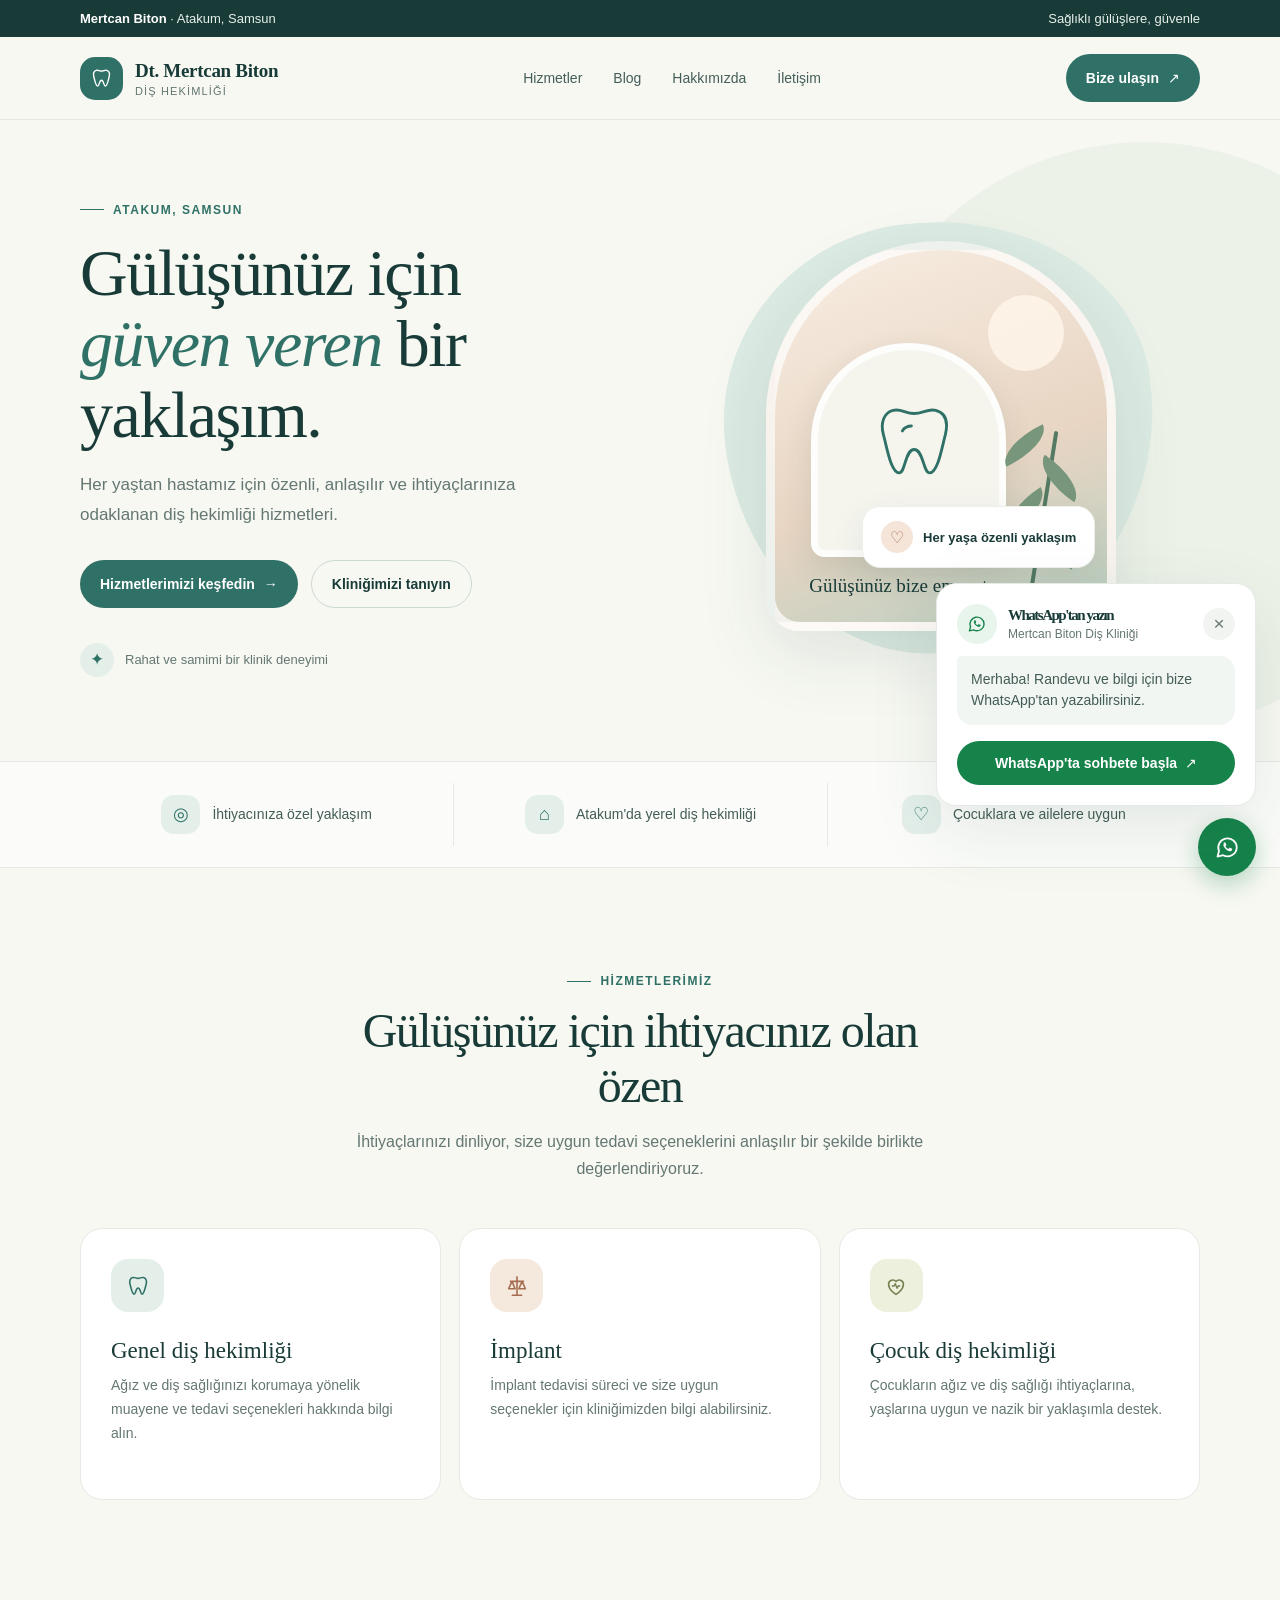
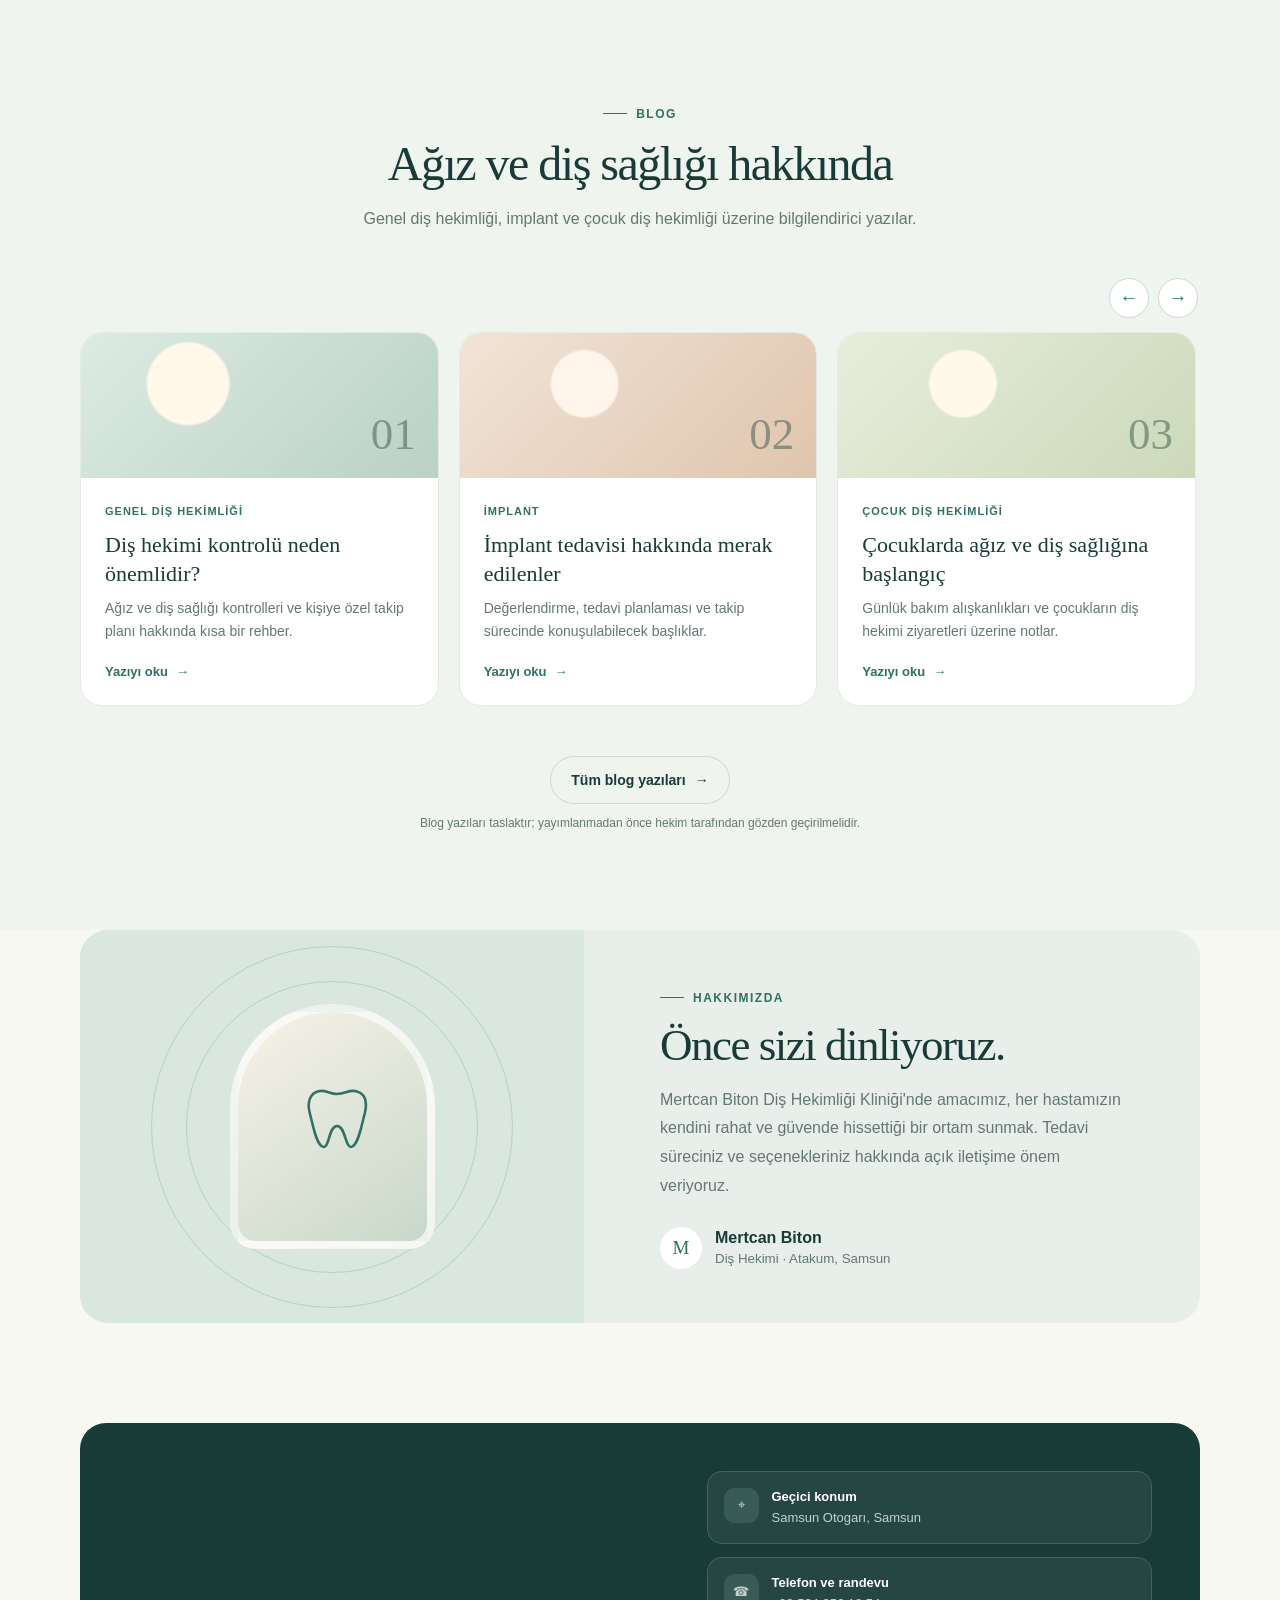
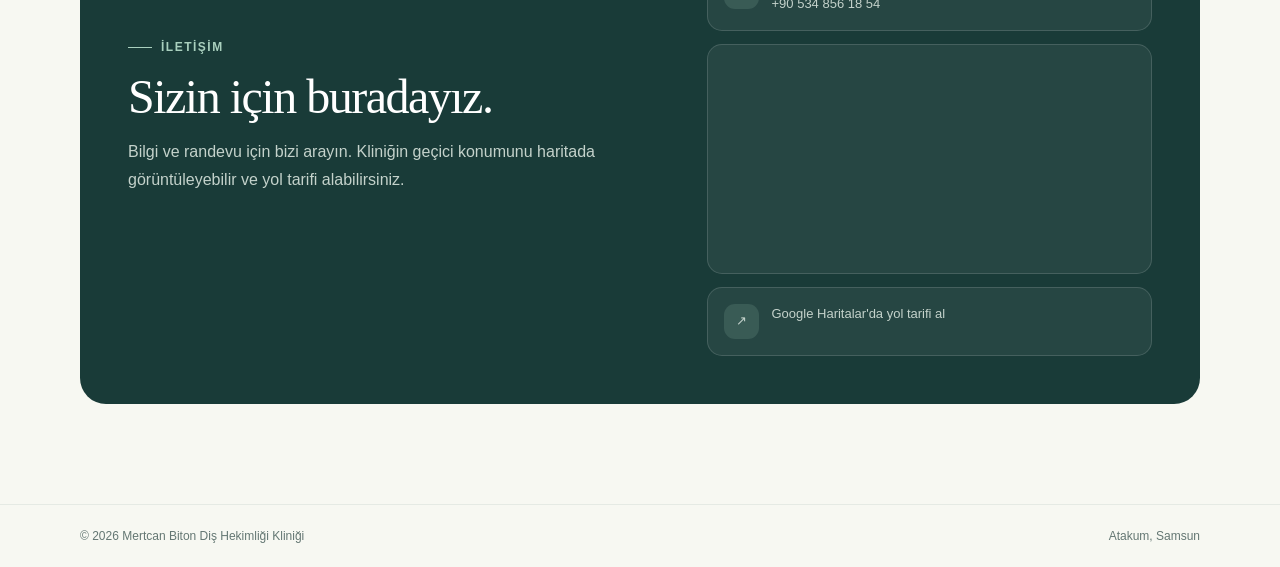
==== index.html @ 33e7d126 "Add clinic website and blog pages Co-authored-by: Copilot <223556219+Copilot@users.noreply.github.co" ====
<!doctype html>
<html lang="tr">
<head>
  <meta charset="utf-8">
  <meta name="viewport" content="width=device-width, initial-scale=1">
  <meta name="theme-color" content="#f7f8f2">
  <meta name="description" content="Mertcan Biton, Atakum, Samsun. Genel diş hekimliği, implant ve çocuk diş hekimliği hakkında bilgi alın.">
  <title>Mertcan Biton | Atakum Diş Kliniği</title>
  <link rel="stylesheet" href="blog.css">
  <style>
    :root {
      color-scheme: light;
      --ink: #193b38;
      --muted: #647773;
      --green: #2f7166;
      --green-dark: #22584f;
      --mint: #e4efea;
      --cream: #f7f8f2;
      --white: #fff;
      --line: #e5eae4;
      --peach: #f5e5d9;
      --shadow: 0 24px 70px rgba(32, 71, 62, .11);
      font-family: "Segoe UI", Arial, sans-serif;
      font-synthesis: none;
      text-rendering: optimizeLegibility;
    }

    * { box-sizing: border-box; }
    html { scroll-behavior: smooth; }
    body { margin: 0; background: var(--cream); color: var(--ink); }
    a { color: inherit; text-decoration: none; }
    button { font: inherit; }
    .container { width: min(1120px, calc(100% - 48px)); margin-inline: auto; }

    .topbar { padding: 11px 0; background: var(--ink); color: #e7f0eb; font-size: 13px; }
    .topbar-inner { display: flex; justify-content: space-between; gap: 20px; }
    .topbar p { margin: 0; }
    .topbar strong { color: #fff; font-weight: 600; }

    header { position: sticky; z-index: 5; top: 0; border-bottom: 1px solid rgba(25, 59, 56, .08); background: rgba(247, 248, 242, .94); backdrop-filter: blur(14px); }
    .nav { min-height: 82px; display: flex; align-items: center; justify-content: space-between; gap: 28px; }
    .brand { display: inline-flex; align-items: center; gap: 12px; }
    .brand-mark { width: 43px; height: 43px; display: grid; place-items: center; border-radius: 15px; color: var(--white); background: var(--green); }
    .brand-mark svg { width: 25px; height: 25px; }
    .brand-name { display: block; font-family: Georgia, "Times New Roman", serif; font-size: 19px; font-weight: 700; letter-spacing: -.3px; }
    .brand-caption { display: block; margin-top: 3px; color: var(--muted); font-size: 11px; letter-spacing: 1.15px; text-transform: uppercase; }
    .nav-links { display: flex; align-items: center; gap: 31px; color: #445e59; font-size: 14px; }
    .nav-links a:hover { color: var(--green); }
    .nav-cta, .button { display: inline-flex; align-items: center; justify-content: center; gap: 9px; min-height: 48px; padding: 0 20px; border: 0; border-radius: 999px; background: var(--green); color: var(--white); font-size: 14px; font-weight: 650; transition: background .2s, transform .2s; }
    .nav-cta:hover, .button:hover { background: var(--green-dark); transform: translateY(-1px); }
    .menu-toggle { display: none; width: 44px; height: 44px; border: 1px solid var(--line); border-radius: 50%; background: var(--white); color: var(--ink); cursor: pointer; }

    .hero { position: relative; overflow: hidden; padding: 76px 0 84px; }
    .hero::before { position: absolute; z-index: -1; top: 22px; right: -160px; width: 590px; height: 590px; border-radius: 50%; background: #edf2e8; content: ""; }
    .hero-grid { display: grid; grid-template-columns: 1.02fr .98fr; align-items: center; gap: 64px; }
    .eyebrow { display: inline-flex; align-items: center; gap: 9px; color: var(--green); font-size: 12px; font-weight: 700; letter-spacing: 1.5px; text-transform: uppercase; }
    .eyebrow::before { width: 24px; height: 1px; background: currentColor; content: ""; }
    h1, h2, h3, p { margin-top: 0; }
    h1, h2 { font-family: Georgia, "Times New Roman", serif; font-weight: 500; letter-spacing: -1.5px; }
    h1 { max-width: 580px; margin: 20px 0; font-size: clamp(42px, 5.3vw, 66px); line-height: 1.08; }
    h1 em { color: var(--green); font-weight: 500; }
    .hero-copy { max-width: 490px; margin-bottom: 30px; color: var(--muted); font-size: 17px; line-height: 1.75; }
    .hero-actions { display: flex; flex-wrap: wrap; align-items: center; gap: 13px; }
    .button-outline { border: 1px solid #cbd9d1; background: transparent; color: var(--ink); }
    .button-outline:hover { border-color: var(--green); background: var(--white); color: var(--green); }
    .hero-note { display: flex; align-items: center; gap: 11px; margin-top: 35px; color: var(--muted); font-size: 13px; }
    .note-dot { width: 34px; height: 34px; display: grid; place-items: center; border-radius: 50%; background: var(--mint); color: var(--green); font-size: 17px; }
    .hero-art { position: relative; min-height: 460px; display: grid; place-items: center; }
    .art-backdrop { position: absolute; width: min(100%, 430px); aspect-ratio: 1 / 1; border-radius: 47% 53% 55% 45% / 46% 43% 57% 54%; background: #dcebe3; transform: rotate(-8deg); }
    .art-card { position: relative; width: min(82%, 350px); min-height: 390px; padding: 22px; overflow: hidden; border: 9px solid rgba(255,255,255,.7); border-radius: 180px 180px 35px 35px; background: linear-gradient(160deg, #f8eee3 0%, #e8d5c3 58%, #b8cfc1 100%); box-shadow: var(--shadow); }
    .art-sun { position: absolute; top: 45px; right: 43px; width: 76px; height: 76px; border-radius: 50%; background: #fff7ec; opacity: .8; }
    .art-plant { position: absolute; right: 20px; bottom: 0; width: 92px; height: 230px; }
    .plant-stem { position: absolute; bottom: 8px; left: 45px; width: 4px; height: 184px; border-radius: 4px; background: #547a64; transform: rotate(9deg); }
    .leaf { position: absolute; width: 51px; height: 23px; border-radius: 100% 0 100% 0; background: #77967b; transform: rotate(-33deg); }
    .leaf-one { bottom: 100px; left: 5px; }
    .leaf-two { bottom: 132px; left: 39px; transform: rotate(34deg) scaleX(-1); }
    .leaf-three { bottom: 165px; left: 4px; transform: rotate(-25deg); }
    .leaf-four { bottom: 65px; left: 37px; transform: rotate(36deg) scaleX(-1); }
    .art-poster { position: absolute; top: 93px; left: 36px; width: 195px; height: 214px; display: grid; place-items: center; border: 7px solid rgba(255,255,255,.78); border-radius: 100px 100px 14px 14px; background: #f5f5ee; box-shadow: 0 12px 30px rgba(50,72,61,.12); }
    .art-poster svg { width: 84px; height: 100px; color: var(--green); }
    .art-label { position: absolute; bottom: 25px; left: 34px; color: var(--ink); font-family: Georgia, "Times New Roman", serif; font-size: 19px; }
    .floating-tag { position: absolute; right: 12px; bottom: 54px; display: flex; align-items: center; gap: 10px; padding: 14px 18px; border: 1px solid #edf0e9; border-radius: 18px; background: var(--white); box-shadow: 0 12px 35px rgba(32,71,62,.09); color: var(--ink); font-size: 13px; font-weight: 600; }
    .floating-tag span { width: 32px; height: 32px; display: grid; place-items: center; border-radius: 50%; background: var(--peach); color: #a76e54; font-size: 16px; }

    .trust-strip { border-block: 1px solid var(--line); background: rgba(255,255,255,.48); }
    .trust-grid { min-height: 105px; display: grid; grid-template-columns: repeat(3, 1fr); align-items: center; }
    .trust-item { display: flex; justify-content: center; align-items: center; gap: 12px; padding: 12px; color: #435c56; font-size: 14px; }
    .trust-item + .trust-item { border-left: 1px solid var(--line); }
    .trust-icon { width: 39px; height: 39px; display: grid; flex: 0 0 auto; place-items: center; border-radius: 13px; background: var(--mint); color: var(--green); font-size: 18px; }

    section { scroll-margin-top: 100px; }
    .section { padding: 100px 0; }
    .section-heading { max-width: 600px; margin: 0 auto 46px; text-align: center; }
    .section-heading .eyebrow { justify-content: center; }
    h2 { margin: 15px 0 14px; font-size: clamp(34px, 4vw, 48px); line-height: 1.15; }
    .section-heading p { margin: 0; color: var(--muted); line-height: 1.7; }
    .service-grid { display: grid; grid-template-columns: repeat(3, 1fr); gap: 18px; }
    .service-card { min-height: 272px; padding: 30px; border: 1px solid var(--line); border-radius: 22px; background: var(--white); transition: transform .2s, box-shadow .2s; }
    .service-card:hover { transform: translateY(-4px); box-shadow: var(--shadow); }
    .service-icon { width: 53px; height: 53px; display: grid; place-items: center; margin-bottom: 26px; border-radius: 17px; background: var(--mint); color: var(--green); }
    .service-icon svg { width: 26px; height: 26px; }
    .service-card:nth-child(2) .service-icon { background: #f5e9dd; color: #a56d4f; }
    .service-card:nth-child(3) .service-icon { background: #edf0dd; color: #74804f; }
    .service-card h3 { margin-bottom: 10px; font-family: Georgia, "Times New Roman", serif; font-size: 23px; font-weight: 500; }
    .service-card p { margin: 0; color: var(--muted); font-size: 14px; line-height: 1.7; }

    .about { padding: 0 0 100px; }
    .about-panel { display: grid; grid-template-columns: .9fr 1.1fr; overflow: hidden; border-radius: 28px; background: #e8efea; }
    .about-visual { position: relative; min-height: 380px; display: grid; place-items: center; overflow: hidden; background: #d9e7de; }
    .about-visual::before, .about-visual::after { position: absolute; border: 1px solid rgba(47,113,102,.2); border-radius: 50%; content: ""; }
    .about-visual::before { width: 290px; height: 290px; }
    .about-visual::after { width: 360px; height: 360px; }
    .doctor-seal { position: relative; z-index: 1; width: 205px; height: 245px; display: grid; place-items: center; border: 8px solid rgba(255,255,255,.63); border-radius: 120px 120px 30px 30px; background: linear-gradient(145deg, #f8f2e7, #c8d8ca); color: var(--green); }
    .doctor-seal svg { width: 75px; height: 85px; }
    .about-content { align-self: center; padding: 54px clamp(30px, 6vw, 76px); }
    .about-content h2 { max-width: 470px; font-size: clamp(34px, 4vw, 45px); }
    .about-content p { color: var(--muted); line-height: 1.8; }
    .about-signature { display: flex; align-items: center; gap: 13px; margin-top: 26px; }
    .signature-mark { width: 42px; height: 42px; display: grid; place-items: center; border-radius: 50%; background: var(--white); color: var(--green); font-family: Georgia, "Times New Roman", serif; font-size: 19px; }
    .about-signature strong, .about-signature small { display: block; }
    .about-signature small { margin-top: 4px; color: var(--muted); }

    .contact-section { padding: 0 0 100px; }
    .contact-panel { display: grid; grid-template-columns: 1.1fr .9fr; gap: 34px; align-items: center; padding: 48px; border-radius: 26px; background: var(--ink); color: #fff; }
    .contact-panel .eyebrow { color: #a9d0be; }
    .contact-panel h2 { max-width: 510px; margin-bottom: 14px; }
    .contact-panel p { max-width: 490px; margin-bottom: 0; color: #c4d2cb; line-height: 1.7; }
    .contact-details { display: grid; gap: 13px; }
    .contact-detail { display: flex; gap: 13px; align-items: flex-start; padding: 16px; border: 1px solid rgba(255,255,255,.14); border-radius: 15px; background: rgba(255,255,255,.06); }
    .contact-detail-icon { width: 35px; height: 35px; display: grid; flex: 0 0 auto; place-items: center; border-radius: 11px; background: rgba(169,208,190,.15); color: #b7d9c9; }
    .contact-detail strong { display: block; margin: 1px 0 4px; font-size: 13px; }
    .contact-detail span { color: #c4d2cb; font-size: 13px; line-height: 1.5; }
    .contact-detail a { color: #c4d2cb; font-size: 13px; line-height: 1.5; }
    .contact-detail a:hover { color: #fff; text-decoration: underline; }
    .map-frame { height: 230px; overflow: hidden; border: 1px solid rgba(255,255,255,.14); border-radius: 15px; background: rgba(255,255,255,.06); }
    .map-frame iframe { width: 100%; height: 100%; border: 0; }
    footer { padding: 24px 0; border-top: 1px solid var(--line); }
    .footer-inner { display: flex; justify-content: space-between; align-items: center; gap: 20px; color: var(--muted); font-size: 12px; }
    .footer-inner p { margin: 0; }
    .whatsapp-widget { position: fixed; z-index: 8; right: 24px; bottom: 24px; display: grid; justify-items: end; gap: 12px; }
    .whatsapp-popup { position: relative; width: min(320px, calc(100vw - 32px)); padding: 20px; border: 1px solid var(--line); border-radius: 20px; background: var(--white); box-shadow: var(--shadow); }
    .whatsapp-popup[hidden] { display: none; }
    .whatsapp-popup-header { display: flex; align-items: center; gap: 11px; margin-bottom: 12px; }
    .whatsapp-popup-icon { width: 40px; height: 40px; display: grid; flex: 0 0 auto; place-items: center; border-radius: 50%; background: #e7f5ec; color: #16834b; }
    .whatsapp-popup-icon svg { width: 22px; height: 22px; }
    .whatsapp-popup-title { margin: 0; color: var(--ink); font-size: 15px; font-weight: 700; }
    .whatsapp-popup-subtitle { margin: 3px 0 0; color: var(--muted); font-size: 12px; }
    .whatsapp-close { width: 32px; height: 32px; display: grid; place-items: center; margin-left: auto; border: 0; border-radius: 50%; background: #f1f4f1; color: var(--muted); cursor: pointer; font-size: 19px; }
    .whatsapp-message { margin: 0 0 16px; padding: 13px 14px; border-radius: 5px 15px 15px 15px; background: #f2f6f2; color: #435c56; font-size: 14px; line-height: 1.55; }
    .whatsapp-chat-link { display: flex; min-height: 44px; align-items: center; justify-content: center; gap: 8px; border-radius: 999px; background: #16834b; color: #fff; font-size: 14px; font-weight: 650; }
    .whatsapp-chat-link:hover { background: #116b3c; }
    .whatsapp-launcher { width: 58px; height: 58px; display: grid; place-items: center; border: 0; border-radius: 50%; background: #16834b; box-shadow: 0 8px 24px rgba(22, 131, 75, .3); color: #fff; cursor: pointer; transition: transform .2s, background .2s; }
    .whatsapp-launcher:hover { transform: translateY(-2px); background: #116b3c; }
    .whatsapp-launcher svg { width: 29px; height: 29px; }

    @media (max-width: 800px) {
      .nav { min-height: 72px; }
      .menu-toggle { display: grid; place-items: center; }
      .nav-links { position: absolute; top: calc(100% + 1px); right: 0; left: 0; display: none; align-items: stretch; gap: 0; padding: 8px 24px 18px; border-bottom: 1px solid var(--line); background: var(--cream); }
      .nav-links.open { display: flex; flex-direction: column; }
      .nav-links a { padding: 13px 0; }
      .nav-cta { display: none; }
      .hero { padding: 55px 0 65px; }
      .hero-grid { grid-template-columns: 1fr; gap: 20px; }
      .hero-content { text-align: center; }
      .hero-content .eyebrow { justify-content: center; }
      .hero-copy { margin-inline: auto; }
      .hero-actions, .hero-note { justify-content: center; }
      .hero-art { min-height: 410px; }
      .art-card { min-height: 355px; }
      .art-poster { top: 77px; }
      .trust-grid { min-height: auto; grid-template-columns: 1fr; padding-block: 12px; }
      .trust-item { justify-content: flex-start; padding: 11px 4px; }
      .trust-item + .trust-item { border-top: 1px solid var(--line); border-left: 0; }
      .section { padding: 76px 0; }
      .service-grid { grid-template-columns: 1fr; }
      .service-card { min-height: 0; }
      .about { padding-bottom: 76px; }
      .about-panel { grid-template-columns: 1fr; }
      .about-visual { min-height: 300px; }
      .doctor-seal { width: 170px; height: 205px; }
      .contact-section { padding-bottom: 76px; }
      .contact-panel { grid-template-columns: 1fr; padding: 34px 26px; }
    }
    @media (max-width: 480px) {
      .container { width: min(100% - 32px, 1120px); }
      .topbar { font-size: 11px; }
      .topbar-inner { justify-content: center; }
      .topbar-inner p:last-child { display: none; }
      .brand-name { font-size: 17px; }
      h1 { font-size: 43px; }
      .hero-art { min-height: 360px; }
      .art-card { width: 78%; min-height: 320px; }
      .art-poster { top: 73px; left: 24px; width: 165px; height: 183px; }
      .art-label { left: 25px; font-size: 17px; }
      .floating-tag { right: 8px; bottom: 52px; padding: 11px 13px; font-size: 12px; }
      .footer-inner { flex-direction: column; align-items: flex-start; }
      .whatsapp-widget { right: 16px; bottom: 16px; }
      .whatsapp-launcher { width: 54px; height: 54px; }
    }
    @media (prefers-reduced-motion: reduce) {
      *, *::before, *::after { scroll-behavior: auto !important; transition-duration: .01ms !important; }
    }
  </style>
</head>
<body>
  <div class="topbar">
    <div class="container topbar-inner">
      <p><strong>Mertcan Biton</strong> · Atakum, Samsun</p>
      <p>Sağlıklı gülüşlere, güvenle</p>
    </div>
  </div>

  <header>
    <nav class="container nav" aria-label="Ana menü">
      <a class="brand" href="#anasayfa" aria-label="Mertcan Biton ana sayfa">
        <span class="brand-mark" aria-hidden="true">
          <svg viewBox="0 0 32 32" fill="none"><path d="M9.2 5.6c-3.1.8-4.1 4.2-3.1 7.8 1.1 4 2.4 12.3 5.1 12.3 2 0 1.8-7.5 4.8-7.5s2.8 7.5 4.8 7.5c2.7 0 4-8.3 5.1-12.3 1-3.6 0-7-3.1-7.8-2.6-.7-4.1 1-6.8 1s-4.2-1.7-6.8-1Z" stroke="currentColor" stroke-width="1.8" stroke-linecap="round" stroke-linejoin="round"/></svg>
        </span>
        <span><span class="brand-name">Dt. Mertcan Biton</span><span class="brand-caption">Diş Hekimliği</span></span>
      </a>
      <div class="nav-links" id="nav-links">
        <a href="#hizmetler">Hizmetler</a>
        <a href="#blog">Blog</a>
        <a href="#hakkimizda">Hakkımızda</a>
        <a href="#iletisim">İletişim</a>
      </div>
      <a class="nav-cta" href="#iletisim">Bize ulaşın <span aria-hidden="true">↗</span></a>
      <button class="menu-toggle" type="button" aria-label="Menüyü aç" aria-expanded="false" aria-controls="nav-links">
        <svg width="20" height="20" viewBox="0 0 20 20" fill="none" aria-hidden="true"><path d="M3 5h14M3 10h14M3 15h14" stroke="currentColor" stroke-width="1.6" stroke-linecap="round"/></svg>
      </button>
    </nav>
  </header>

  <main>
    <section class="hero" id="anasayfa">
      <div class="container hero-grid">
        <div class="hero-content">
          <span class="eyebrow">Atakum, Samsun</span>
          <h1>Gülüşünüz için <em>güven veren</em> bir yaklaşım.</h1>
          <p class="hero-copy">Her yaştan hastamız için özenli, anlaşılır ve ihtiyaçlarınıza odaklanan diş hekimliği hizmetleri.</p>
          <div class="hero-actions">
            <a class="button" href="#hizmetler">Hizmetlerimizi keşfedin <span aria-hidden="true">→</span></a>
            <a class="button button-outline" href="#hakkimizda">Kliniğimizi tanıyın</a>
          </div>
          <div class="hero-note"><span class="note-dot" aria-hidden="true">✦</span> Rahat ve samimi bir klinik deneyimi</div>
        </div>
        <div class="hero-art" aria-label="Sıcak tonlarda diş kliniği illüstrasyonu" role="img">
          <div class="art-backdrop"></div>
          <div class="art-card">
            <div class="art-sun"></div>
            <div class="art-poster">
              <svg viewBox="0 0 88 100" fill="none" aria-hidden="true"><path d="M27.3 8.5c-10.1 2.6-13.3 13.7-10.1 25.4 3.6 13 7.8 40.1 16.6 40.1 6.5 0 5.9-24.5 15.6-24.5S59 74 65.5 74c8.8 0 13-27.1 16.6-40.1C85.3 20.2 82.1 11.1 72 8.5c-8.5-2.2-13.3 3.3-22.6 3.3S35.8 6.3 27.3 8.5Z" stroke="currentColor" stroke-width="3" stroke-linecap="round" stroke-linejoin="round"/><path d="M37 30c2.2-3.4 5.4-5.1 9.5-5.1" stroke="currentColor" stroke-width="3" stroke-linecap="round"/></svg>
            </div>
            <div class="art-label">Gülüşünüz bize emanet</div>
            <div class="art-plant" aria-hidden="true"><span class="plant-stem"></span><span class="leaf leaf-one"></span><span class="leaf leaf-two"></span><span class="leaf leaf-three"></span><span class="leaf leaf-four"></span></div>
            <div class="floating-tag"><span aria-hidden="true">♡</span> Her yaşa özenli yaklaşım</div>
          </div>
        </div>
      </div>
    </section>

    <div class="trust-strip" aria-label="Kliniğimizin yaklaşımı">
      <div class="container trust-grid">
        <div class="trust-item"><span class="trust-icon" aria-hidden="true">◎</span> İhtiyacınıza özel yaklaşım</div>
        <div class="trust-item"><span class="trust-icon" aria-hidden="true">⌂</span> Atakum'da yerel diş hekimliği</div>
        <div class="trust-item"><span class="trust-icon" aria-hidden="true">♡</span> Çocuklara ve ailelere uygun</div>
      </div>
    </div>

    <section class="section" id="hizmetler">
      <div class="container">
        <div class="section-heading">
          <span class="eyebrow">Hizmetlerimiz</span>
          <h2>Gülüşünüz için ihtiyacınız olan özen</h2>
          <p>İhtiyaçlarınızı dinliyor, size uygun tedavi seçeneklerini anlaşılır bir şekilde birlikte değerlendiriyoruz.</p>
        </div>
        <div class="service-grid">
          <article class="service-card">
            <div class="service-icon" aria-hidden="true"><svg viewBox="0 0 28 28" fill="none"><path d="M8.2 4.9C5.4 5.6 4.5 8.7 5.4 12c1 3.5 2.1 10.8 4.5 10.8 1.8 0 1.6-6.6 4.2-6.6s2.5 6.6 4.2 6.6c2.4 0 3.5-7.3 4.5-10.8.9-3.3 0-6.4-2.8-7.1-2.3-.6-3.6.9-5.9.9s-3.6-1.5-5.9-.9Z" stroke="currentColor" stroke-width="1.7" stroke-linecap="round" stroke-linejoin="round"/></svg></div>
            <h3>Genel diş hekimliği</h3>
            <p>Ağız ve diş sağlığınızı korumaya yönelik muayene ve tedavi seçenekleri hakkında bilgi alın.</p>
          </article>
          <article class="service-card">
            <div class="service-icon" aria-hidden="true"><svg viewBox="0 0 28 28" fill="none"><path d="M14 4v20M7 9h14M8.5 9 5 17h7L8.5 9Zm11 0L16 17h7l-3.5-8ZM9 24h10" stroke="currentColor" stroke-width="1.7" stroke-linecap="round" stroke-linejoin="round"/></svg></div>
            <h3>İmplant</h3>
            <p>İmplant tedavisi süreci ve size uygun seçenekler için kliniğimizden bilgi alabilirsiniz.</p>
          </article>
          <article class="service-card">
            <div class="service-icon" aria-hidden="true"><svg viewBox="0 0 28 28" fill="none"><path d="M14 23s-8-4.5-8-11a4.5 4.5 0 0 1 8-2.8A4.5 4.5 0 0 1 22 12c0 6.5-8 11-8 11Z" stroke="currentColor" stroke-width="1.7" stroke-linecap="round" stroke-linejoin="round"/><path d="M10 14h2l1.2-2.5 2 5 1.1-2.5H18" stroke="currentColor" stroke-width="1.5" stroke-linecap="round" stroke-linejoin="round"/></svg></div>
            <h3>Çocuk diş hekimliği</h3>
            <p>Çocukların ağız ve diş sağlığı ihtiyaçlarına, yaşlarına uygun ve nazik bir yaklaşımla destek.</p>
          </article>
        </div>
      </div>
    </section>

    <section class="section blog-section" id="blog">
      <div class="container">
        <div class="section-heading">
          <span class="eyebrow">Blog</span>
          <h2>Ağız ve diş sağlığı hakkında</h2>
          <p>Genel diş hekimliği, implant ve çocuk diş hekimliği üzerine bilgilendirici yazılar.</p>
        </div>
        <div class="blog-carousel-controls" aria-label="Blog kartlarını kaydır">
          <button class="blog-carousel-button" type="button" data-blog-scroll="-1" aria-label="Önceki blog yazılarına kaydır">←</button>
          <button class="blog-carousel-button" type="button" data-blog-scroll="1" aria-label="Sonraki blog yazılarına kaydır">→</button>
        </div>
        <div class="home-blog-scroller">
        <div class="home-blog-grid" id="home-blog-grid" role="region" aria-label="Blog yazıları, yatay kaydırılabilir" tabindex="0">
          <article class="blog-card">
            <div class="blog-card-art blog-art-general" aria-hidden="true"><span>01</span></div>
            <div class="blog-card-content">
              <span class="blog-category">Genel diş hekimliği</span>
              <h3>Diş hekimi kontrolü neden önemlidir?</h3>
              <p>Ağız ve diş sağlığı kontrolleri ve kişiye özel takip planı hakkında kısa bir rehber.</p>
              <a class="blog-read-more" href="blog-genel-dis-hekimligi.html">Yazıyı oku <span aria-hidden="true">→</span></a>
            </div>
          </article>
          <article class="blog-card">
            <div class="blog-card-art blog-art-implant" aria-hidden="true"><span>02</span></div>
            <div class="blog-card-content">
              <span class="blog-category">İmplant</span>
              <h3>İmplant tedavisi hakkında merak edilenler</h3>
              <p>Değerlendirme, tedavi planlaması ve takip sürecinde konuşulabilecek başlıklar.</p>
              <a class="blog-read-more" href="blog-implant.html">Yazıyı oku <span aria-hidden="true">→</span></a>
            </div>
          </article>
          <article class="blog-card">
            <div class="blog-card-art blog-art-kids" aria-hidden="true"><span>03</span></div>
            <div class="blog-card-content">
              <span class="blog-category">Çocuk diş hekimliği</span>
              <h3>Çocuklarda ağız ve diş sağlığına başlangıç</h3>
              <p>Günlük bakım alışkanlıkları ve çocukların diş hekimi ziyaretleri üzerine notlar.</p>
              <a class="blog-read-more" href="blog-cocuk-dis-hekimligi.html">Yazıyı oku <span aria-hidden="true">→</span></a>
            </div>
          </article>
          <article class="blog-card">
            <div class="blog-card-art blog-art-general" aria-hidden="true"><span>04</span></div>
            <div class="blog-card-content">
              <span class="blog-category">Genel diş hekimliği</span>
              <h3>Günlük diş fırçalama rutini nasıl oluşturulur?</h3>
              <p>Ağız bakımını günlük yaşama yerleştirirken konuşulabilecek temel noktalar.</p>
              <a class="blog-read-more" href="blog-dis-fircalama-rutini.html">Yazıyı oku <span aria-hidden="true">→</span></a>
            </div>
          </article>
          <article class="blog-card">
            <div class="blog-card-art blog-art-implant" aria-hidden="true"><span>05</span></div>
            <div class="blog-card-content">
              <span class="blog-category">İmplant</span>
              <h3>İmplant tedavisi sonrası bakım ve kontroller</h3>
              <p>İşlem sonrası hekimin önerilerini takip etmek ve kontroller hakkında genel bilgiler.</p>
              <a class="blog-read-more" href="blog-implant-bakim.html">Yazıyı oku <span aria-hidden="true">→</span></a>
            </div>
          </article>
          <article class="blog-card">
            <div class="blog-card-art blog-art-kids" aria-hidden="true"><span>06</span></div>
            <div class="blog-card-content">
              <span class="blog-category">Çocuk diş hekimliği</span>
              <h3>Süt dişleri neden önemlidir?</h3>
              <p>Süt dişlerinin bakımı ve çocukların ağız sağlığı takibine dair genel notlar.</p>
              <a class="blog-read-more" href="blog-sut-disleri.html">Yazıyı oku <span aria-hidden="true">→</span></a>
            </div>
          </article>
          <article class="blog-card">
            <div class="blog-card-art blog-art-kids" aria-hidden="true"><span>07</span></div>
            <div class="blog-card-content">
              <span class="blog-category">Çocuk diş hekimliği</span>
              <h3>Çocukları diş hekimi ziyaretine hazırlamak</h3>
              <p>Ziyaret öncesinde çocuğun kendini rahat hissetmesine yardımcı olabilecek yaklaşımlar.</p>
              <a class="blog-read-more" href="blog-cocuk-ziyaret-hazirligi.html">Yazıyı oku <span aria-hidden="true">→</span></a>
            </div>
          </article>
        </div>
        </div>
        <p class="blog-all-link"><a class="button button-outline" href="blog.html">Tüm blog yazıları <span aria-hidden="true">→</span></a></p>
        <p class="blog-draft-note">Blog yazıları taslaktır; yayımlanmadan önce hekim tarafından gözden geçirilmelidir.</p>
      </div>
    </section>

    <section class="about" id="hakkimizda">
      <div class="container about-panel">
        <div class="about-visual" aria-hidden="true">
          <div class="doctor-seal">
            <svg viewBox="0 0 88 100" fill="none"><path d="M27.3 8.5c-10.1 2.6-13.3 13.7-10.1 25.4 3.6 13 7.8 40.1 16.6 40.1 6.5 0 5.9-24.5 15.6-24.5S59 74 65.5 74c8.8 0 13-27.1 16.6-40.1C85.3 20.2 82.1 11.1 72 8.5c-8.5-2.2-13.3 3.3-22.6 3.3S35.8 6.3 27.3 8.5Z" stroke="currentColor" stroke-width="3" stroke-linecap="round" stroke-linejoin="round"/></svg>
          </div>
        </div>
        <div class="about-content">
          <span class="eyebrow">Hakkımızda</span>
          <h2>Önce sizi dinliyoruz.</h2>
          <p>Mertcan Biton Diş Hekimliği Kliniği'nde amacımız, her hastamızın kendini rahat ve güvende hissettiği bir ortam sunmak. Tedavi süreciniz ve seçenekleriniz hakkında açık iletişime önem veriyoruz.</p>
          <div class="about-signature">
            <span class="signature-mark" aria-hidden="true">M</span>
            <span><strong>Mertcan Biton</strong><small>Diş Hekimi · Atakum, Samsun</small></span>
          </div>
        </div>
      </div>
    </section>

    <section class="contact-section" id="iletisim">
      <div class="container contact-panel">
        <div>
          <span class="eyebrow">İletişim</span>
          <h2>Sizin için buradayız.</h2>
          <p>Bilgi ve randevu için bizi arayın. Kliniğin geçici konumunu haritada görüntüleyebilir ve yol tarifi alabilirsiniz.</p>
        </div>
        <div class="contact-details">
          <div class="contact-detail">
            <span class="contact-detail-icon" aria-hidden="true">⌖</span>
            <div><strong>Geçici konum</strong><span>Samsun Otogarı, Samsun</span></div>
          </div>
          <div class="contact-detail">
            <span class="contact-detail-icon" aria-hidden="true">☎</span>
            <div><strong>Telefon ve randevu</strong><a href="tel:+905348561854">+90 534 856 18 54</a></div>
          </div>
          <div class="map-frame">
            <iframe
              title="Samsun Otogarı geçici konum haritası"
              src="https://maps.google.com/maps?q=Samsun%20Otogar%2C%20Samsun&z=15&output=embed"
              loading="lazy"
              referrerpolicy="no-referrer-when-downgrade"
              allowfullscreen>
            </iframe>
          </div>
          <a class="contact-detail" href="https://www.google.com/maps/search/?api=1&amp;query=Samsun+Otogar%2C+Samsun" target="_blank" rel="noopener noreferrer">
            <span class="contact-detail-icon" aria-hidden="true">↗</span>
            <span>Google Haritalar'da yol tarifi al</span>
          </a>
        </div>
      </div>
    </section>
  </main>

  <footer>
    <div class="container footer-inner">
      <p>© <span id="year">2026</span> Mertcan Biton Diş Hekimliği Kliniği</p>
      <p>Atakum, Samsun</p>
    </div>
  </footer>

  <div class="whatsapp-widget">
    <section class="whatsapp-popup" id="whatsapp-popup" role="dialog" aria-labelledby="whatsapp-popup-title">
      <div class="whatsapp-popup-header">
        <span class="whatsapp-popup-icon" aria-hidden="true">
          <svg viewBox="0 0 32 32" fill="none"><path d="M26.2 15.6a10.2 10.2 0 0 1-15.1 8.9L5 26l1.6-5.9a10.2 10.2 0 1 1 19.6-4.5Z" stroke="currentColor" stroke-width="2" stroke-linecap="round" stroke-linejoin="round"/><path d="M11.5 11.2c.4-.8.8-.8 1.2-.8h.6c.2 0 .4.1.5.4l.9 2.1c.1.2.1.4 0 .6l-.7.9c-.2.2-.2.4 0 .7.6 1 1.5 1.8 2.5 2.4.3.2.5.2.7-.1l.9-1c.2-.2.4-.2.7-.1l2 .9c.3.1.4.3.4.5 0 .4-.2 1.3-.8 1.8-.5.5-1.3.7-2 .6-1.1-.2-2.5-.8-3.8-1.9-1.6-1.4-2.7-3.1-3-4.2-.3-1 .1-2.2.5-2.8Z" fill="currentColor"/></svg>
        </span>
        <div>
          <h2 class="whatsapp-popup-title" id="whatsapp-popup-title">WhatsApp'tan yazın</h2>
          <p class="whatsapp-popup-subtitle">Mertcan Biton Diş Kliniği</p>
        </div>
        <button class="whatsapp-close" type="button" aria-label="WhatsApp penceresini kapat">×</button>
      </div>
      <p class="whatsapp-message">Merhaba! Randevu ve bilgi için bize WhatsApp'tan yazabilirsiniz.</p>
      <a class="whatsapp-chat-link" href="https://wa.me/905348561854?text=Merhaba%2C%20randevu%20ve%20bilgi%20almak%20istiyorum." target="_blank" rel="noopener noreferrer">
        WhatsApp'ta sohbete başla <span aria-hidden="true">↗</span>
      </a>
    </section>
    <button class="whatsapp-launcher" type="button" aria-label="WhatsApp iletişim penceresini kapat" aria-expanded="true" aria-controls="whatsapp-popup">
      <svg viewBox="0 0 32 32" fill="none" aria-hidden="true"><path d="M26.2 15.6a10.2 10.2 0 0 1-15.1 8.9L5 26l1.6-5.9a10.2 10.2 0 1 1 19.6-4.5Z" stroke="currentColor" stroke-width="2" stroke-linecap="round" stroke-linejoin="round"/><path d="M11.5 11.2c.4-.8.8-.8 1.2-.8h.6c.2 0 .4.1.5.4l.9 2.1c.1.2.1.4 0 .6l-.7.9c-.2.2-.2.4 0 .7.6 1 1.5 1.8 2.5 2.4.3.2.5.2.7-.1l.9-1c.2-.2.4-.2.7-.1l2 .9c.3.1.4.3.4.5 0 .4-.2 1.3-.8 1.8-.5.5-1.3.7-2 .6-1.1-.2-2.5-.8-3.8-1.9-1.6-1.4-2.7-3.1-3-4.2-.3-1 .1-2.2.5-2.8Z" fill="currentColor"/></svg>
    </button>
  </div>

  <script>
    const menuToggle = document.querySelector(".menu-toggle");
    const navLinks = document.querySelector("#nav-links");

    menuToggle.addEventListener("click", () => {
      const isOpen = menuToggle.getAttribute("aria-expanded") === "true";
      menuToggle.setAttribute("aria-expanded", String(!isOpen));
      menuToggle.setAttribute("aria-label", isOpen ? "Menüyü aç" : "Menüyü kapat");
      navLinks.classList.toggle("open", !isOpen);
    });

    navLinks.addEventListener("click", (event) => {
      if (event.target.closest("a")) {
        navLinks.classList.remove("open");
        menuToggle.setAttribute("aria-expanded", "false");
        menuToggle.setAttribute("aria-label", "Menüyü aç");
      }
    });

    const homeBlogGrid = document.querySelector("#home-blog-grid");
    document.querySelectorAll("[data-blog-scroll]").forEach((button) => {
      button.addEventListener("click", () => {
        const direction = Number(button.getAttribute("data-blog-scroll"));
        homeBlogGrid.scrollBy({
          left: direction * homeBlogGrid.clientWidth * 0.85,
          behavior: window.matchMedia("(prefers-reduced-motion: reduce)").matches ? "auto" : "smooth"
        });
      });
    });

    const whatsappPopup = document.querySelector("#whatsapp-popup");
    const whatsappLauncher = document.querySelector(".whatsapp-launcher");
    const whatsappClose = document.querySelector(".whatsapp-close");

    function setWhatsappPopupOpen(isOpen) {
      whatsappPopup.hidden = !isOpen;
      if (isOpen) {
        localStorage.removeItem("whatsapp-popup-dismissed");
      } else {
        localStorage.setItem("whatsapp-popup-dismissed", "true");
      }
      whatsappLauncher.setAttribute("aria-expanded", String(isOpen));
      whatsappLauncher.setAttribute("aria-label", isOpen
        ? "WhatsApp iletişim penceresini kapat"
        : "WhatsApp iletişim penceresini aç");
    }

    setWhatsappPopupOpen(localStorage.getItem("whatsapp-popup-dismissed") !== "true");

    whatsappLauncher.addEventListener("click", () => {
      setWhatsappPopupOpen(whatsappPopup.hidden);
    });
    whatsappClose.addEventListener("click", () => {
      setWhatsappPopupOpen(false);
    });

    document.querySelector("#year").textContent = new Date().getFullYear();
  </script>
</body>
</html>
---- blog.css ----
.blog-section { background: #f0f4ee; }
.blog-grid { display: grid; grid-template-columns: repeat(3, minmax(0, 1fr)); align-items: stretch; gap: 20px; text-align: left; }
.home-blog-scroller { position: relative; }
.home-blog-grid { display: grid; grid-auto-columns: calc((100% - 40px) / 3); grid-auto-flow: column; gap: 20px; overflow-x: auto; padding: 6px 2px 20px; scroll-snap-type: x mandatory; scrollbar-color: #9db8a8 #e1e9e2; scrollbar-width: thin; }
.home-blog-grid:focus-visible { outline: 2px solid var(--green); outline-offset: 3px; }
.home-blog-grid .blog-card { display: flex; min-width: 0; flex-direction: column; scroll-snap-align: start; }
.home-blog-grid .blog-card-content { flex: 1; }
.blog-carousel-controls { display: flex; justify-content: flex-end; gap: 9px; margin: 0 2px 8px; }
.blog-carousel-button { width: 40px; height: 40px; display: grid; place-items: center; border: 1px solid #cbd9d1; border-radius: 50%; background: var(--white); color: var(--green); cursor: pointer; font-size: 19px; transition: background .2s, color .2s; }
.blog-carousel-button:hover { background: var(--green); color: var(--white); }
.blog-card { overflow: hidden; border: 1px solid var(--line); border-radius: 22px; background: var(--white); transition: transform .2s, box-shadow .2s; }
.blog-card:hover { transform: translateY(-4px); box-shadow: var(--shadow); }
.blog-card-art { min-height: 145px; display: flex; align-items: flex-end; justify-content: flex-end; padding: 18px 22px; overflow: hidden; }
.blog-card-art span { color: rgba(25, 59, 56, .42); font-family: Georgia, "Times New Roman", serif; font-size: 45px; }
.blog-art-general { background: radial-gradient(circle at 30% 35%, #fff8eb 0 15%, transparent 16%), linear-gradient(135deg, #dcebe3, #bad1c5); }
.blog-art-implant { background: radial-gradient(circle at 35% 35%, #fff5eb 0 13%, transparent 14%), linear-gradient(135deg, #f1e4d7, #dfc5ad); }
.blog-art-kids { background: radial-gradient(circle at 35% 35%, #fff9eb 0 13%, transparent 14%), linear-gradient(135deg, #e8eddc, #cbd9b9); }
.blog-card-content { padding: 23px 24px 25px; }
.blog-category { color: var(--green); font-size: 11px; font-weight: 700; letter-spacing: 1px; text-transform: uppercase; }
.blog-card h3 { margin: 12px 0 9px; font-family: Georgia, "Times New Roman", serif; font-size: 22px; font-weight: 500; line-height: 1.3; }
.blog-card p { margin: 0 0 19px; color: var(--muted); font-size: 14px; line-height: 1.65; }
.blog-read-more { display: inline-flex; align-items: center; gap: 8px; color: var(--green); font-size: 13px; font-weight: 700; }
.blog-read-more:hover { color: var(--green-dark); }
.blog-all-link { margin: 30px 0 12px; text-align: center; }
.blog-draft-note { margin: 0; color: var(--muted); font-size: 12px; text-align: center; }

.blog-page-body { min-height: 100vh; display: flex; flex-direction: column; }
.blog-site-header { position: sticky; z-index: 5; top: 0; border-bottom: 1px solid rgba(25, 59, 56, .08); background: rgba(247, 248, 242, .96); backdrop-filter: blur(14px); }
.blog-site-nav { min-height: 78px; display: flex; align-items: center; justify-content: space-between; gap: 20px; }
.blog-site-logo { font-family: Georgia, "Times New Roman", serif; font-size: 19px; font-weight: 700; }
.blog-site-logo small { display: block; margin-top: 4px; color: var(--muted); font-family: "Segoe UI", Arial, sans-serif; font-size: 10px; font-weight: 500; letter-spacing: 1px; text-transform: uppercase; }
.blog-site-links { display: flex; align-items: center; gap: 22px; color: #445e59; font-size: 14px; }
.blog-site-links a:hover { color: var(--green); }
.blog-page-main { flex: 1; padding: 55px 0 90px; }
.blog-breadcrumb { display: flex; flex-wrap: wrap; gap: 9px; margin-bottom: 28px; color: var(--muted); font-size: 13px; }
.blog-breadcrumb a { color: var(--green); }
.blog-page-heading { max-width: 720px; margin-bottom: 38px; }
.blog-page-heading h1, .blog-article h1 { margin: 14px 0; font-family: Georgia, "Times New Roman", serif; font-size: clamp(38px, 5vw, 58px); font-weight: 500; letter-spacing: -1.5px; line-height: 1.1; }
.blog-page-heading p { max-width: 650px; margin: 0; color: var(--muted); font-size: 17px; line-height: 1.7; }
.draft-banner { margin: 0 0 24px; padding: 13px 16px; border: 1px solid #e8d6b7; border-radius: 12px; background: #fff8e9; color: #765d32; font-size: 13px; line-height: 1.55; }
.blog-article { max-width: 760px; margin: 0 auto; }
.blog-article .blog-category { display: inline-block; margin-bottom: 2px; }
.blog-article .article-lead { margin: 0 0 26px; color: var(--muted); font-size: 18px; line-height: 1.75; }
.article-meta { margin: 0 0 26px; color: var(--muted); font-size: 12px; }
.blog-article h2 { margin: 32px 0 12px; font-size: 29px; }
.blog-article p, .blog-article li { color: #526762; font-size: 16px; line-height: 1.8; }
.blog-article ul { padding-left: 22px; }
.article-callout { margin: 28px 0; padding: 20px 22px; border-left: 3px solid var(--green); border-radius: 0 14px 14px 0; background: #eaf1ec; color: #435c56; line-height: 1.7; }
.article-actions { display: flex; flex-wrap: wrap; gap: 12px; margin-top: 32px; }
.related-posts { margin-top: 55px; padding-top: 28px; border-top: 1px solid var(--line); }
.related-posts h2 { margin: 0 0 17px; font-size: 27px; }
.related-links { display: flex; flex-wrap: wrap; gap: 10px; }
.related-links a { padding: 10px 14px; border: 1px solid #cbd9d1; border-radius: 999px; color: var(--green); font-size: 13px; }
.related-links a:hover { background: var(--white); }
.blog-footer { padding: 23px 0; border-top: 1px solid var(--line); color: var(--muted); font-size: 12px; }
.blog-footer-inner { display: flex; justify-content: space-between; gap: 16px; }
.blog-footer p { margin: 0; }

@media (max-width: 800px) {
  .blog-grid { grid-template-columns: repeat(2, minmax(0, 1fr)); }
  .home-blog-grid { grid-auto-columns: minmax(260px, 42%); }
}
@media (max-width: 560px) {
  .blog-site-nav { min-height: 70px; }
  .blog-site-links { gap: 13px; font-size: 12px; }
  .blog-site-links a:first-child { display: none; }
  .blog-page-main { padding: 35px 0 65px; }
  .blog-card { display: block; }
  .blog-card-art { min-height: 115px; }
  .blog-grid { grid-template-columns: 1fr; }
  .home-blog-grid { grid-auto-columns: 84%; gap: 14px; }
  .blog-carousel-controls { margin-bottom: 4px; }
  .blog-article .article-lead { font-size: 16px; }
  .blog-article p, .blog-article li { font-size: 15px; }
  .blog-footer-inner { flex-direction: column; }
}
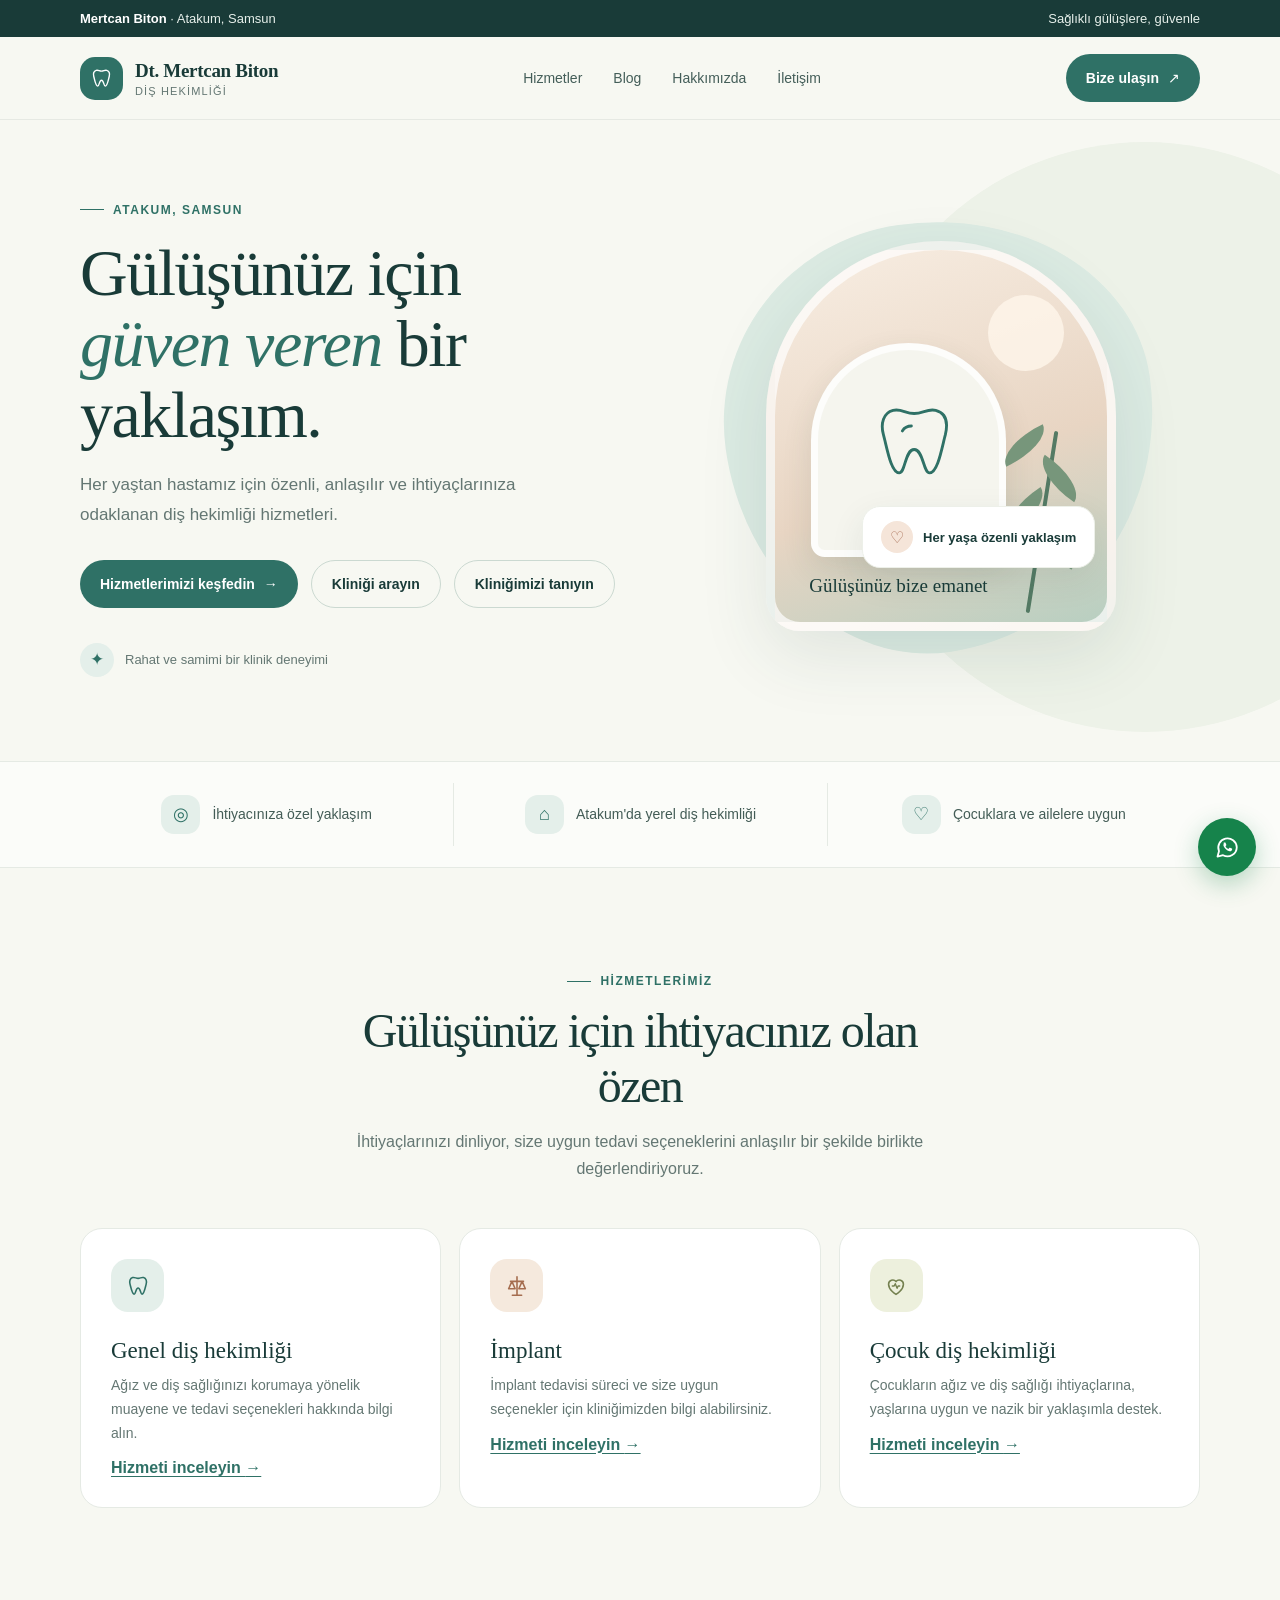
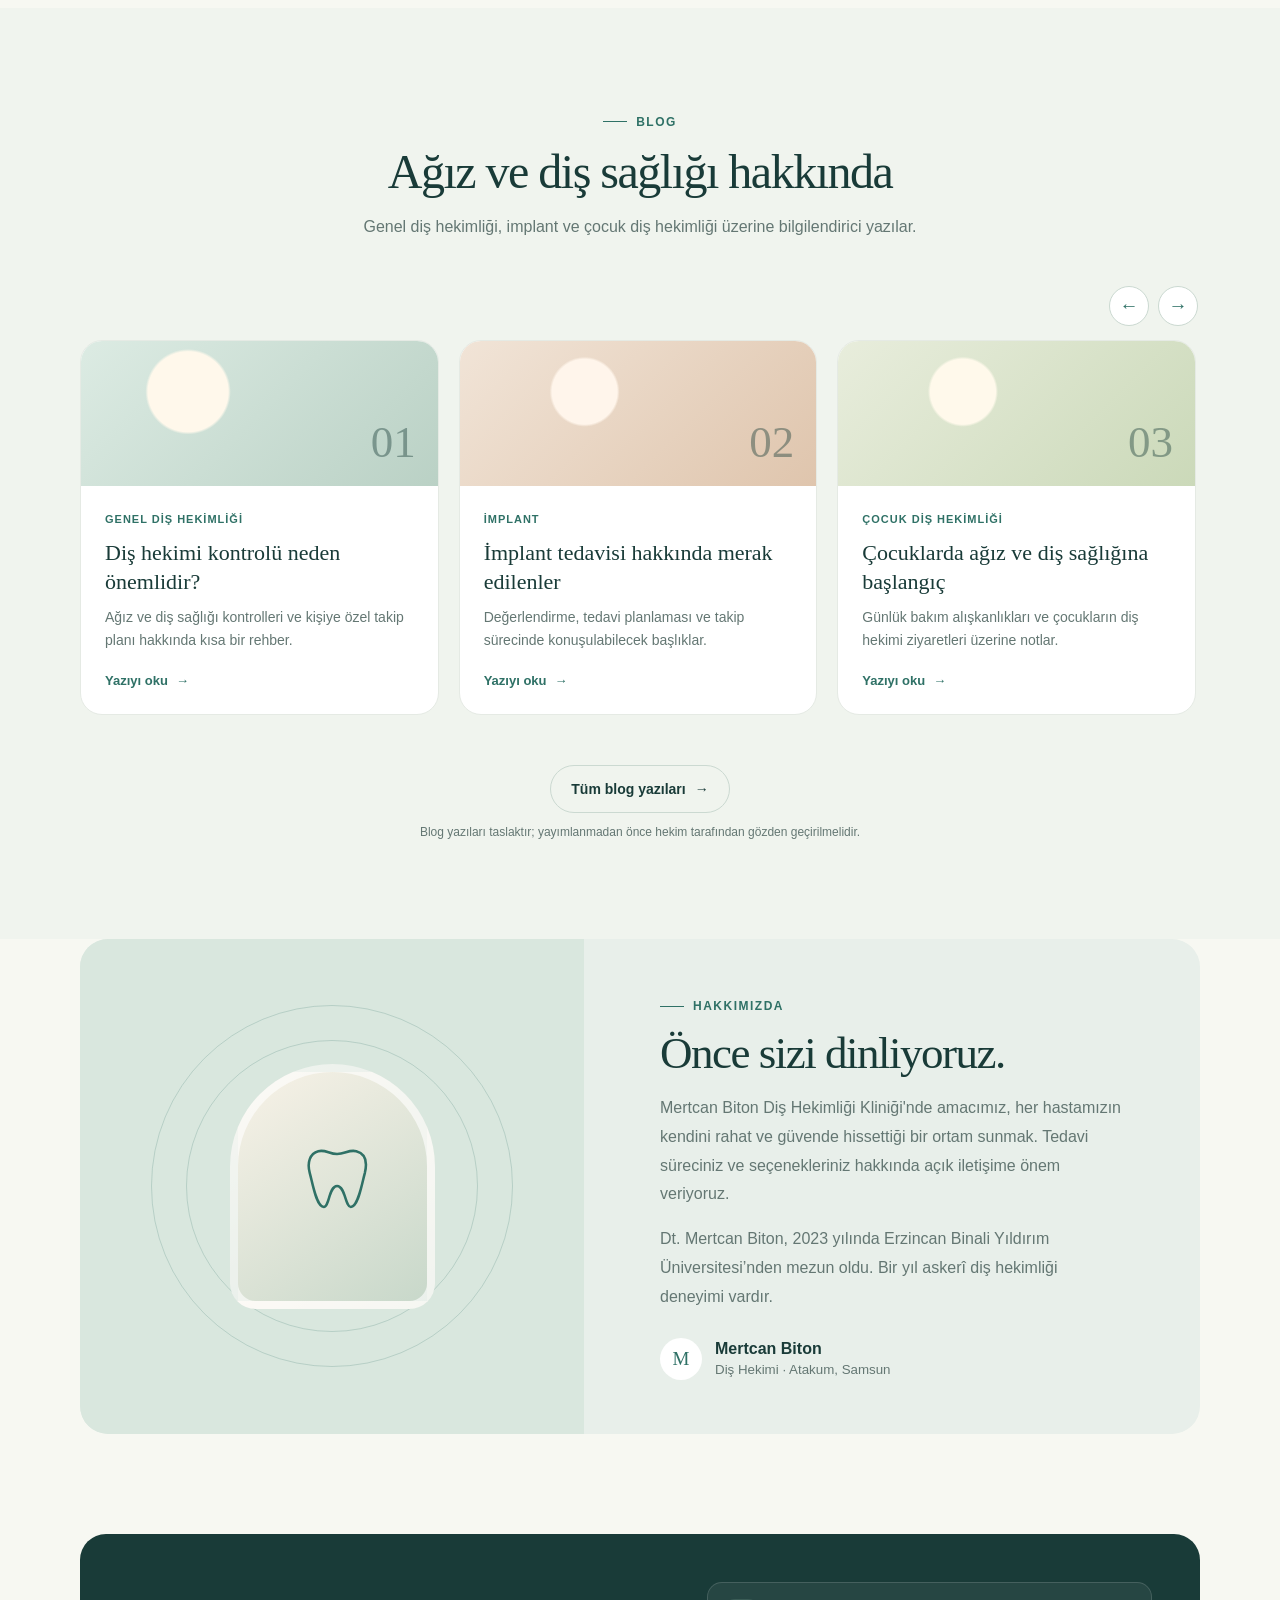
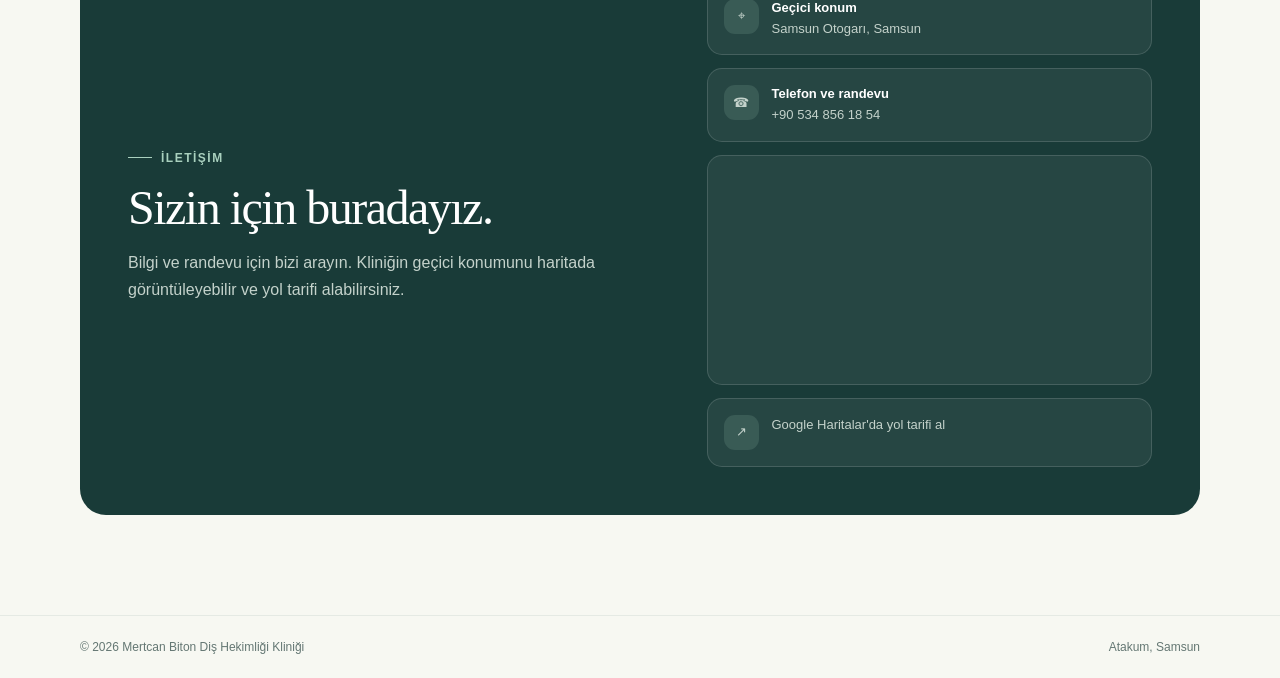
==== commit 80cae669: "Add clinic service pages and improve contact controls" ====
--- a/index.html
+++ b/index.html
@@ -95,6 +95,7 @@
     h2 { margin: 15px 0 14px; font-size: clamp(34px, 4vw, 48px); line-height: 1.15; }
     .section-heading p { margin: 0; color: var(--muted); line-height: 1.7; }
     .service-grid { display: grid; grid-template-columns: repeat(3, 1fr); gap: 18px; }
+    .service-link { display: inline-block; margin-top: 14px; color: var(--green); font-weight: 650; text-decoration: underline; text-underline-offset: 3px; }
     .service-card { min-height: 272px; padding: 30px; border: 1px solid var(--line); border-radius: 22px; background: var(--white); transition: transform .2s, box-shadow .2s; }
     .service-card:hover { transform: translateY(-4px); box-shadow: var(--shadow); }
     .service-icon { width: 53px; height: 53px; display: grid; place-items: center; margin-bottom: 26px; border-radius: 17px; background: var(--mint); color: var(--green); }
@@ -241,6 +242,7 @@
           <p class="hero-copy">Her yaştan hastamız için özenli, anlaşılır ve ihtiyaçlarınıza odaklanan diş hekimliği hizmetleri.</p>
           <div class="hero-actions">
             <a class="button" href="#hizmetler">Hizmetlerimizi keşfedin <span aria-hidden="true">→</span></a>
+            <a class="button button-outline" href="tel:+905348561854">Kliniği arayın</a>
             <a class="button button-outline" href="#hakkimizda">Kliniğimizi tanıyın</a>
           </div>
           <div class="hero-note"><span class="note-dot" aria-hidden="true">✦</span> Rahat ve samimi bir klinik deneyimi</div>
@@ -280,16 +282,19 @@
             <div class="service-icon" aria-hidden="true"><svg viewBox="0 0 28 28" fill="none"><path d="M8.2 4.9C5.4 5.6 4.5 8.7 5.4 12c1 3.5 2.1 10.8 4.5 10.8 1.8 0 1.6-6.6 4.2-6.6s2.5 6.6 4.2 6.6c2.4 0 3.5-7.3 4.5-10.8.9-3.3 0-6.4-2.8-7.1-2.3-.6-3.6.9-5.9.9s-3.6-1.5-5.9-.9Z" stroke="currentColor" stroke-width="1.7" stroke-linecap="round" stroke-linejoin="round"/></svg></div>
             <h3>Genel diş hekimliği</h3>
             <p>Ağız ve diş sağlığınızı korumaya yönelik muayene ve tedavi seçenekleri hakkında bilgi alın.</p>
+            <a class="service-link" href="hizmet-genel-dis-hekimligi.html" aria-label="Genel diş hekimliği hakkında bilgi alın">Hizmeti inceleyin <span aria-hidden="true">→</span></a>
           </article>
           <article class="service-card">
             <div class="service-icon" aria-hidden="true"><svg viewBox="0 0 28 28" fill="none"><path d="M14 4v20M7 9h14M8.5 9 5 17h7L8.5 9Zm11 0L16 17h7l-3.5-8ZM9 24h10" stroke="currentColor" stroke-width="1.7" stroke-linecap="round" stroke-linejoin="round"/></svg></div>
             <h3>İmplant</h3>
             <p>İmplant tedavisi süreci ve size uygun seçenekler için kliniğimizden bilgi alabilirsiniz.</p>
+            <a class="service-link" href="hizmet-implant.html" aria-label="İmplant hakkında bilgi alın">Hizmeti inceleyin <span aria-hidden="true">→</span></a>
           </article>
           <article class="service-card">
             <div class="service-icon" aria-hidden="true"><svg viewBox="0 0 28 28" fill="none"><path d="M14 23s-8-4.5-8-11a4.5 4.5 0 0 1 8-2.8A4.5 4.5 0 0 1 22 12c0 6.5-8 11-8 11Z" stroke="currentColor" stroke-width="1.7" stroke-linecap="round" stroke-linejoin="round"/><path d="M10 14h2l1.2-2.5 2 5 1.1-2.5H18" stroke="currentColor" stroke-width="1.5" stroke-linecap="round" stroke-linejoin="round"/></svg></div>
             <h3>Çocuk diş hekimliği</h3>
             <p>Çocukların ağız ve diş sağlığı ihtiyaçlarına, yaşlarına uygun ve nazik bir yaklaşımla destek.</p>
+            <a class="service-link" href="hizmet-cocuk-dis-hekimligi.html" aria-label="Çocuk diş hekimliği hakkında bilgi alın">Hizmeti inceleyin <span aria-hidden="true">→</span></a>
           </article>
         </div>
       </div>
@@ -389,6 +394,7 @@
           <span class="eyebrow">Hakkımızda</span>
           <h2>Önce sizi dinliyoruz.</h2>
           <p>Mertcan Biton Diş Hekimliği Kliniği'nde amacımız, her hastamızın kendini rahat ve güvende hissettiği bir ortam sunmak. Tedavi süreciniz ve seçenekleriniz hakkında açık iletişime önem veriyoruz.</p>
+          <p>Dt. Mertcan Biton, 2023 yılında Erzincan Binali Yıldırım Üniversitesi’nden mezun oldu. Bir yıl askerî diş hekimliği deneyimi vardır.</p>
           <div class="about-signature">
             <span class="signature-mark" aria-hidden="true">M</span>
             <span><strong>Mertcan Biton</strong><small>Diş Hekimi · Atakum, Samsun</small></span>
@@ -439,7 +445,7 @@
   </footer>
 
   <div class="whatsapp-widget">
-    <section class="whatsapp-popup" id="whatsapp-popup" role="dialog" aria-labelledby="whatsapp-popup-title">
+    <section class="whatsapp-popup" id="whatsapp-popup" hidden role="dialog" aria-labelledby="whatsapp-popup-title">
       <div class="whatsapp-popup-header">
         <span class="whatsapp-popup-icon" aria-hidden="true">
           <svg viewBox="0 0 32 32" fill="none"><path d="M26.2 15.6a10.2 10.2 0 0 1-15.1 8.9L5 26l1.6-5.9a10.2 10.2 0 1 1 19.6-4.5Z" stroke="currentColor" stroke-width="2" stroke-linecap="round" stroke-linejoin="round"/><path d="M11.5 11.2c.4-.8.8-.8 1.2-.8h.6c.2 0 .4.1.5.4l.9 2.1c.1.2.1.4 0 .6l-.7.9c-.2.2-.2.4 0 .7.6 1 1.5 1.8 2.5 2.4.3.2.5.2.7-.1l.9-1c.2-.2.4-.2.7-.1l2 .9c.3.1.4.3.4.5 0 .4-.2 1.3-.8 1.8-.5.5-1.3.7-2 .6-1.1-.2-2.5-.8-3.8-1.9-1.6-1.4-2.7-3.1-3-4.2-.3-1 .1-2.2.5-2.8Z" fill="currentColor"/></svg>
@@ -455,7 +461,7 @@
         WhatsApp'ta sohbete başla <span aria-hidden="true">↗</span>
       </a>
     </section>
-    <button class="whatsapp-launcher" type="button" aria-label="WhatsApp iletişim penceresini kapat" aria-expanded="true" aria-controls="whatsapp-popup">
+    <button class="whatsapp-launcher" type="button" aria-label="WhatsApp iletişim penceresini aç" aria-expanded="false" aria-controls="whatsapp-popup">
       <svg viewBox="0 0 32 32" fill="none" aria-hidden="true"><path d="M26.2 15.6a10.2 10.2 0 0 1-15.1 8.9L5 26l1.6-5.9a10.2 10.2 0 1 1 19.6-4.5Z" stroke="currentColor" stroke-width="2" stroke-linecap="round" stroke-linejoin="round"/><path d="M11.5 11.2c.4-.8.8-.8 1.2-.8h.6c.2 0 .4.1.5.4l.9 2.1c.1.2.1.4 0 .6l-.7.9c-.2.2-.2.4 0 .7.6 1 1.5 1.8 2.5 2.4.3.2.5.2.7-.1l.9-1c.2-.2.4-.2.7-.1l2 .9c.3.1.4.3.4.5 0 .4-.2 1.3-.8 1.8-.5.5-1.3.7-2 .6-1.1-.2-2.5-.8-3.8-1.9-1.6-1.4-2.7-3.1-3-4.2-.3-1 .1-2.2.5-2.8Z" fill="currentColor"/></svg>
     </button>
   </div>
@@ -496,18 +502,12 @@
 
     function setWhatsappPopupOpen(isOpen) {
       whatsappPopup.hidden = !isOpen;
-      if (isOpen) {
-        localStorage.removeItem("whatsapp-popup-dismissed");
-      } else {
-        localStorage.setItem("whatsapp-popup-dismissed", "true");
-      }
+      (isOpen ? whatsappClose : whatsappLauncher).focus();
       whatsappLauncher.setAttribute("aria-expanded", String(isOpen));
       whatsappLauncher.setAttribute("aria-label", isOpen
         ? "WhatsApp iletişim penceresini kapat"
         : "WhatsApp iletişim penceresini aç");
     }
-
-    setWhatsappPopupOpen(localStorage.getItem("whatsapp-popup-dismissed") !== "true");
 
     whatsappLauncher.addEventListener("click", () => {
       setWhatsappPopupOpen(whatsappPopup.hidden);
@@ -516,6 +516,12 @@
       setWhatsappPopupOpen(false);
     });
 
+    whatsappPopup.addEventListener("keydown", (event) => {
+      if (event.key === "Escape") {
+        setWhatsappPopupOpen(false);
+      }
+    });
+
     document.querySelector("#year").textContent = new Date().getFullYear();
   </script>
 </body>
